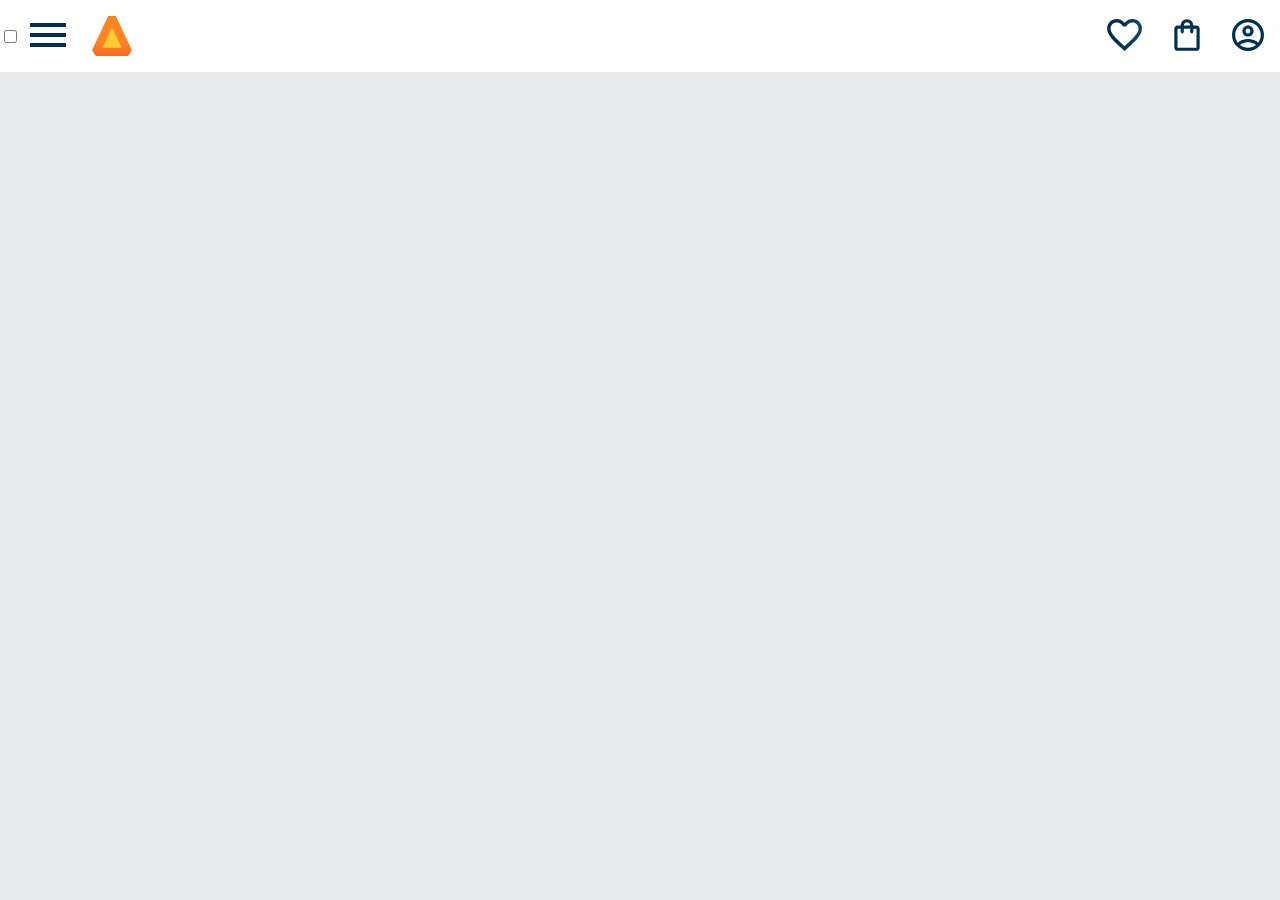
==== index.html @ 282fa1f1 "Add files via upload" ====
<!DOCTYPE html>
<html lang="pt-br">

<head>
    <meta charset="UTF-8">
    <meta name="viewport" content="width=device-width, initial-scale=1.0">
    <title>AluraBooks</title>
    <link rel="stylesheet" href="style.css">
    <link rel="stylesheet" href="reset.css">
</head>

<body>
    <header class="cabeçalho">

        <div class="container">
            <input type="checkbox" id="menu" class="container__botao">
            <label for="menu">
                <span class="cabeçalho__menu-hamburguer container__imagem"></span>
            </label>

            <ul class="lista-menu">
                <li class="lista-menu__titulo">Categorias</li>
                <li class="lista-menu__item">
                    <a href="#" class="lista-menu__link">Programação</a>
                </li>
                <li class="lista-menu__item">
                    <a href="#" class="lista-menu__link">Front-End</a>
                </li>
                <li class="lista-menu__item">
                    <a href="#" class="lista-menu__link">Infraestrutura</a>
                </li>
                <li class="lista-menu__item">
                    <a href="#" class="lista-menu__link">Business</a>
                </li>
                <li class="lista-menu__item">
                    <a href="#" class="lista-menu__link">Design & UX</a>
                </li>
            </ul>

            <img src="img/Logo.svg" alt="Logo da AluraBooks" class="container__imagem">
        </div>

        <div class="container">
            <a href="#"><img src="img/Favoritos.svg" alt="Meus favoritos" class="container__imagem"></a>
            <a href="#"><img src="img/Compras.svg" alt="Carrinho de compras" class="container__imagem"></a>
            <a href="#"><img src="img/Usuario.svg" alt="Meu perfil" class="container__imagem"></a>
        </div>

    </header>
</body>

</html>
---- style.css ----
@import url("styles/header.css");

:root {
    --cor-de-fundo: #EBECEE;
    --branco: #FFFFFF;
}

body {
    background-color: var(--cor-de-fundo);
}
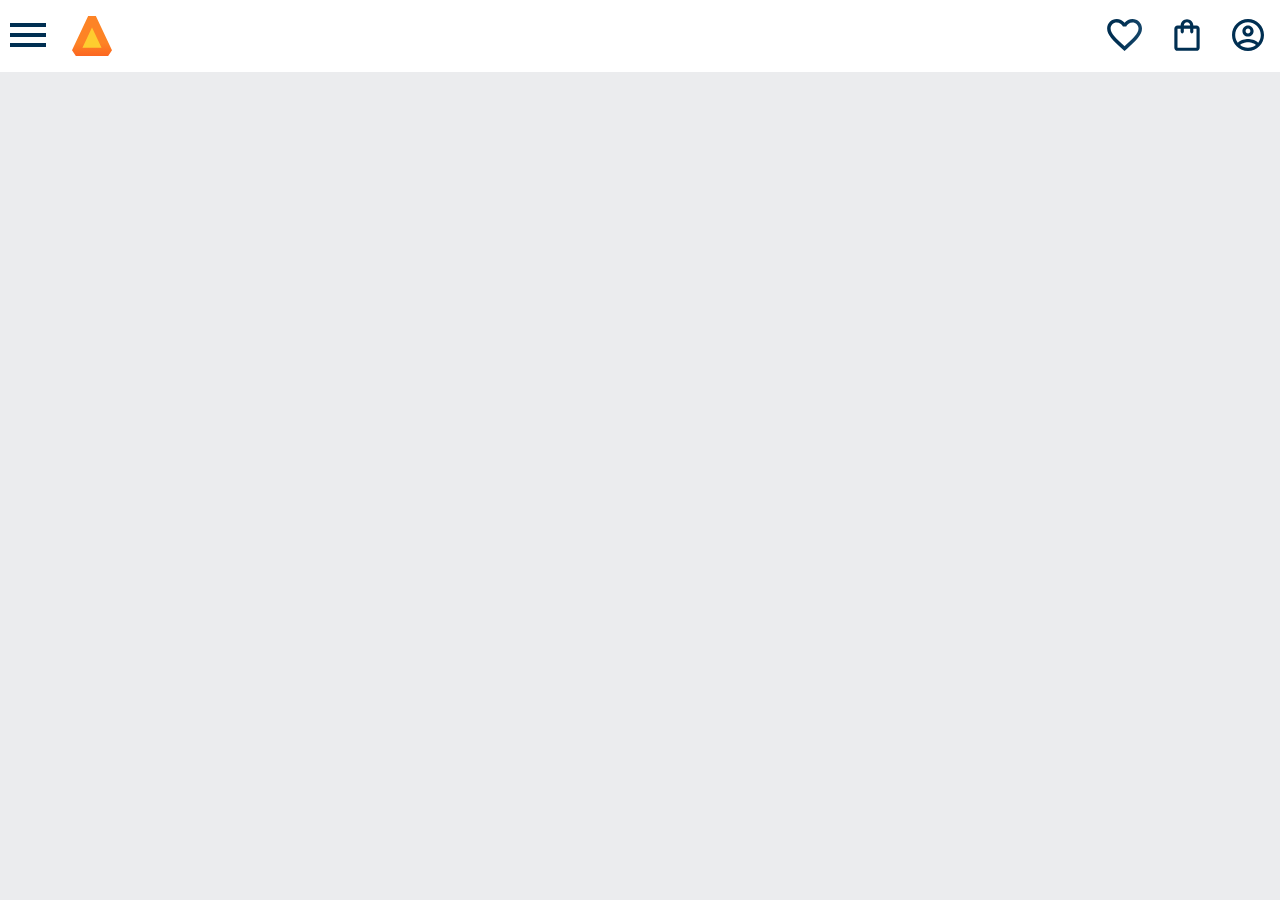
==== commit 5dfdbfe4: "Add files via upload" ====
--- a/index.html
+++ b/index.html
@@ -5,8 +5,11 @@
     <meta charset="UTF-8">
     <meta name="viewport" content="width=device-width, initial-scale=1.0">
     <title>AluraBooks</title>
+    <link rel="stylesheet" href="reset.css">
+    <link rel="preconnect" href="https://fonts.googleapis.com">
+    <link rel="preconnect" href="https://fonts.gstatic.com" crossorigin>
+    <link href="https://fonts.googleapis.com/css2?family=Poppins:wght@300;400;500;700&display=swap" rel="stylesheet">
     <link rel="stylesheet" href="style.css">
-    <link rel="stylesheet" href="reset.css">
 </head>
 
 <body>
--- a/style.css
+++ b/style.css
@@ -3,8 +3,14 @@
 :root {
     --cor-de-fundo: #EBECEE;
     --branco: #FFFFFF;
+    --laranja: #EB9800;
+    --azul-degrade: linear-gradient(97.54deg, #002F52 35.49%, #326589 165.37%);
+    --fonte-principal: "Poppins";
 }
 
 body {
     background-color: var(--cor-de-fundo);
+    font-family: var(--fonte-principal);
+    font-size: 16px;
+    font-weight: 400;
 }
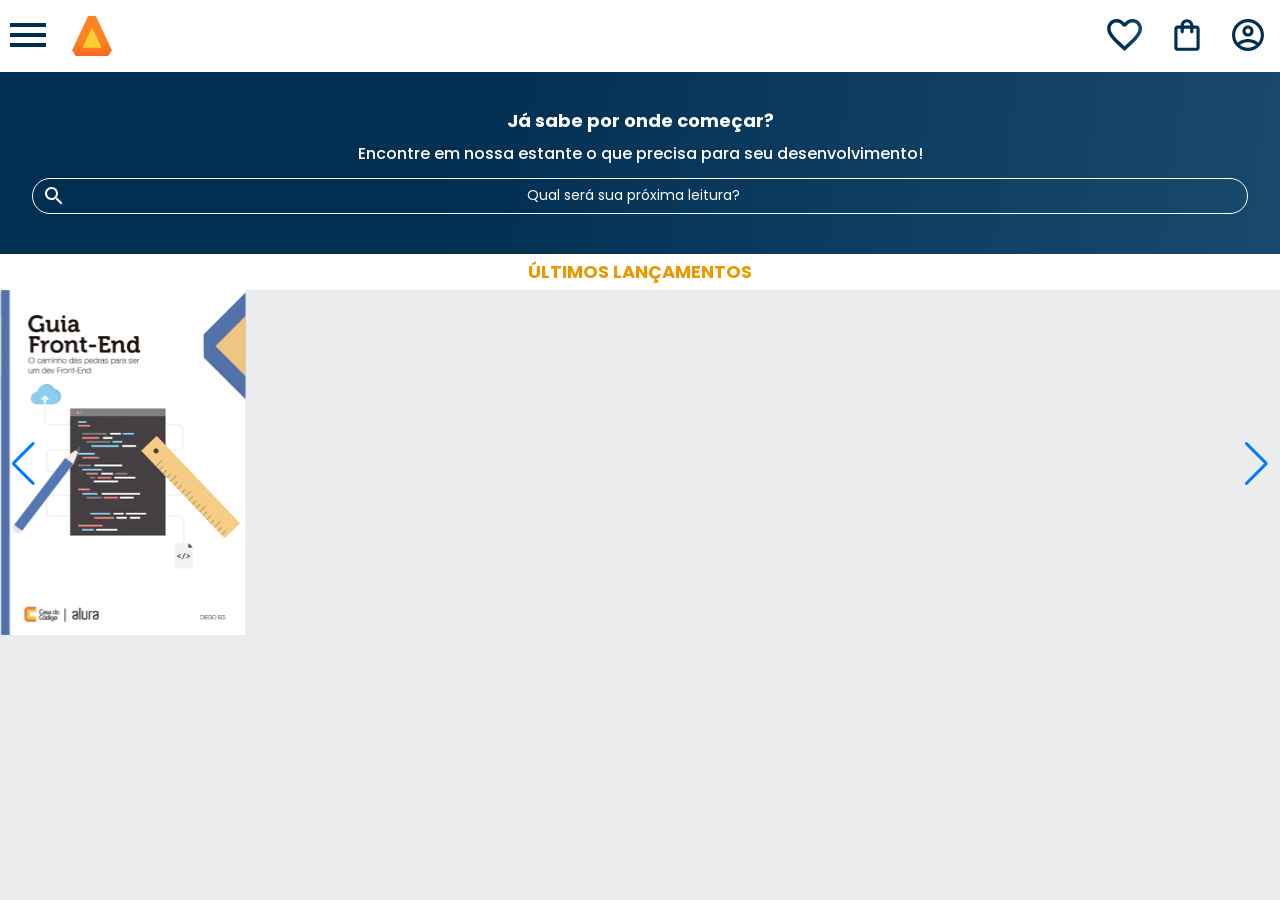
==== commit 888f2346: "Add files via upload" ====
--- a/index.html
+++ b/index.html
@@ -9,6 +9,7 @@
     <link rel="preconnect" href="https://fonts.googleapis.com">
     <link rel="preconnect" href="https://fonts.gstatic.com" crossorigin>
     <link href="https://fonts.googleapis.com/css2?family=Poppins:wght@300;400;500;700&display=swap" rel="stylesheet">
+    <link rel="stylesheet" href="https://cdn.jsdelivr.net/npm/swiper@11/swiper-bundle.min.css"/>
     <link rel="stylesheet" href="style.css">
 </head>
 
@@ -50,6 +51,43 @@
         </div>
 
     </header>
+
+    <section class="banner">
+        <h2 class="banner__titulo">Já sabe por onde começar?</h2>
+        <p class="banner__texto">Encontre em nossa estante o que precisa para seu desenvolvimento!</p>
+        <input type="search" class="banner__pesquisa" placeholder="Qual será sua próxima leitura?">
+    </section>
+
+    <section class="carrossel">
+        <h2 class="carrossel__titulo">Últimos lançamentos</h2>
+
+        <!-- Slider main container -->
+<div class="swiper">
+    <!-- Additional required wrapper -->
+    <div class="swiper-wrapper">
+      <!-- Slides -->
+      <div class="swiper-slide"><img src="img/Guia Front-end.svg" alt=""></div>
+      <div class="swiper-slide"><img src="img/Javascript.svg" alt=""></div>
+      <div class="swiper-slide"><img src="img/Portugol.svg" alt=""></div>
+      <div class="swiper-slide"><img src="img/Liderança.svg" alt=""></div>
+      <div class="swiper-slide"><img src="img/Acessibilidade.svg" alt=""></div>
+      <div class="swiper-slide"><img src="img/ApacheKafka.svg" alt=""></div>
+      
+    </div>
+    <!-- If we need pagination -->
+    <div class="swiper-pagination"></div>
+  
+    <!-- If we need navigation buttons -->
+    <div class="swiper-button-prev"></div>
+    <div class="swiper-button-next"></div>
+  
+    <!-- If we need scrollbar -->
+    <div class="swiper-scrollbar"></div>
+  </div>
+
+    </section>
+
+    <script src="https://cdn.jsdelivr.net/npm/swiper@11/swiper-bundle.min.js"></script>
 </body>
 
 </html>
--- a/style.css
+++ b/style.css
@@ -1,4 +1,6 @@
 @import url("styles/header.css");
+@import url("styles/banner.css");
+@import url("styles/carrossel.css");
 
 :root {
     --cor-de-fundo: #EBECEE;
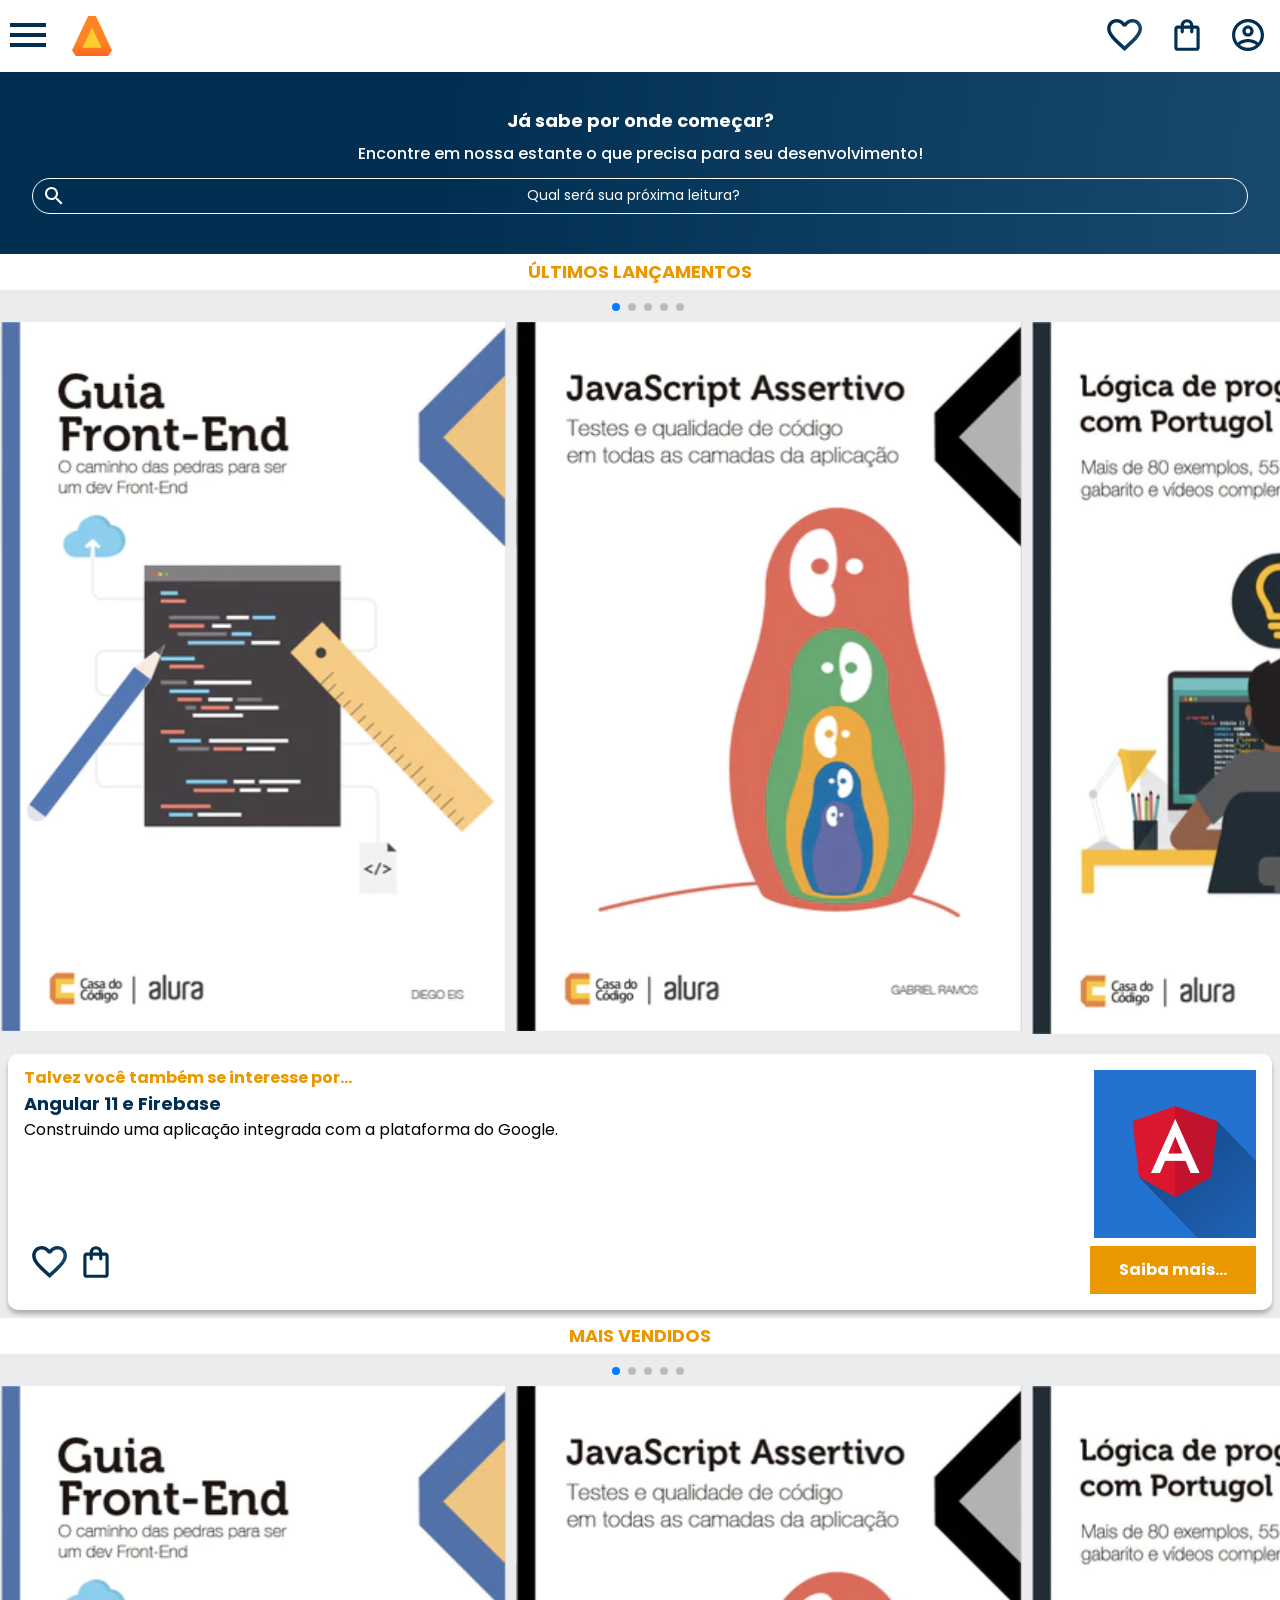
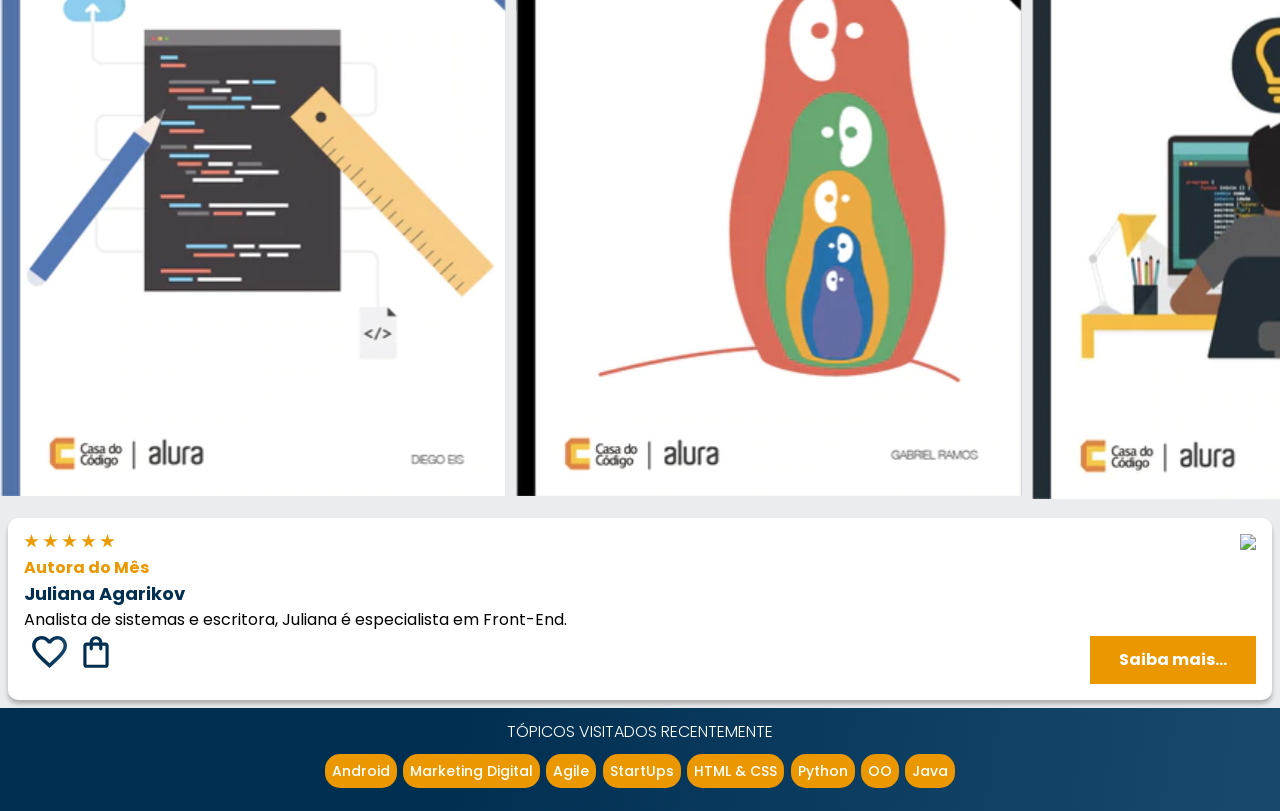
==== commit d55787de: "Add files via upload" ====
--- a/index.html
+++ b/index.html
@@ -9,7 +9,7 @@
     <link rel="preconnect" href="https://fonts.googleapis.com">
     <link rel="preconnect" href="https://fonts.gstatic.com" crossorigin>
     <link href="https://fonts.googleapis.com/css2?family=Poppins:wght@300;400;500;700&display=swap" rel="stylesheet">
-    <link rel="stylesheet" href="https://cdn.jsdelivr.net/npm/swiper@11/swiper-bundle.min.css"/>
+    <link rel="stylesheet" href="https://cdn.jsdelivr.net/npm/swiper@11/swiper-bundle.min.css" />
     <link rel="stylesheet" href="style.css">
 </head>
 
@@ -62,32 +62,160 @@
         <h2 class="carrossel__titulo">Últimos lançamentos</h2>
 
         <!-- Slider main container -->
-<div class="swiper">
-    <!-- Additional required wrapper -->
-    <div class="swiper-wrapper">
-      <!-- Slides -->
-      <div class="swiper-slide"><img src="img/Guia Front-end.svg" alt=""></div>
-      <div class="swiper-slide"><img src="img/Javascript.svg" alt=""></div>
-      <div class="swiper-slide"><img src="img/Portugol.svg" alt=""></div>
-      <div class="swiper-slide"><img src="img/Liderança.svg" alt=""></div>
-      <div class="swiper-slide"><img src="img/Acessibilidade.svg" alt=""></div>
-      <div class="swiper-slide"><img src="img/ApacheKafka.svg" alt=""></div>
-      
-    </div>
-    <!-- If we need pagination -->
-    <div class="swiper-pagination"></div>
-  
-    <!-- If we need navigation buttons -->
-    <div class="swiper-button-prev"></div>
-    <div class="swiper-button-next"></div>
-  
-    <!-- If we need scrollbar -->
-    <div class="swiper-scrollbar"></div>
-  </div>
-
+        <div class="swiper">
+            <!-- If we need pagination -->
+            <div class="swiper-pagination"></div>
+
+            <!-- Additional required wrapper -->
+            <div class="swiper-wrapper">
+                <!-- Slides -->
+                <div class="swiper-slide"><img src="img/Guia Front-end.svg" alt=""></div>
+                <div class="swiper-slide"><img src="img/Javascript.svg" alt=""></div>
+                <div class="swiper-slide"><img src="img/Portugol.svg" alt=""></div>
+                <div class="swiper-slide"><img src="img/Liderança.svg" alt=""></div>
+                <div class="swiper-slide"><img src="img/Acessibilidade.svg" alt=""></div>
+                <div class="swiper-slide"><img src="img/ApacheKafka.svg" alt=""></div>
+            </div>
+
+            <!-- If we need navigation buttons -->
+            <div class="swiper-button-prev"></div>
+            <div class="swiper-button-next"></div>
+
+        </div>
+
+        <div class="card">
+
+            <!-- 1° linha -->
+            <div class="card__descricao">
+
+                <!-- 1° coluna -->
+                <div class="descricao">
+                    <h3 class="descricao__titulo">Talvez você também se interesse por...</h3>
+                    <h2 class="descricao__titulo-livro">Angular 11 e Firebase</h2>
+                    <p class="descricao__texto">Construindo uma aplicação integrada com a plataforma do Google.</p>
+                </div>
+
+                <!-- 2° coluna -->
+                <img src="img/Angular.svg" class="descricao__imagem">
+            </div>
+
+            <!-- 2° linha -->
+             <div class="card__botoes">
+
+                <!-- 1° coluna -->
+                <ul class="botoes">
+                    <li class="botoes__item"><img src="img/Favoritos.svg" alt="Favoritar livro"></li>
+                    <li class="botoes__item"><img src="img/Compras.svg" alt="Adicionar no carrinho de compras"></li>
+                </ul>
+
+                <!-- 2° coluna -->
+                 <a href="#" class="botoes__ancora">Saiba mais...</a>
+             </div>
+        </div>
+
+    </section>
+
+    <section class="carrossel">
+        <h2 class="carrossel__titulo">Mais vendidos</h2>
+
+        <!-- Slider main container -->
+        <div class="swiper">
+            <!-- If we need pagination -->
+            <div class="swiper-pagination"></div>
+
+            <!-- Additional required wrapper -->
+            <div class="swiper-wrapper">
+                <!-- Slides -->
+                <div class="swiper-slide"><img src="img/Guia Front-end.svg" alt=""></div>
+                <div class="swiper-slide"><img src="img/Javascript.svg" alt=""></div>
+                <div class="swiper-slide"><img src="img/Portugol.svg" alt=""></div>
+                <div class="swiper-slide"><img src="img/Liderança.svg" alt=""></div>
+                <div class="swiper-slide"><img src="img/Acessibilidade.svg" alt=""></div>
+                <div class="swiper-slide"><img src="img/ApacheKafka.svg" alt=""></div>
+            </div>
+
+            <!-- If we need navigation buttons -->
+            <div class="swiper-button-prev"></div>
+            <div class="swiper-button-next"></div>
+
+        </div>
+
+        <div class="card">
+
+            <!-- 1° linha -->
+            <div class="card__descricao">
+
+                <!-- 1° coluna -->
+                <div class="descricao">
+                    <img src="img/Estrelinhas.svg" class="estrelas" alt="Avaliação 5 Estrelas">
+                    <h3 class="descricao__titulo">Autora do Mês</h3>
+                    <h2 class="descricao__titulo-livro">Juliana Agarikov</h2>
+                    <p class="descricao__texto">Analista de sistemas e escritora, Juliana é especialista em Front-End.</p>
+                </div>
+
+                <!-- 2° coluna -->
+                <img src="img/Escritora.svg" class="descricao__imagem">
+            </div>
+
+            <!-- 2° linha -->
+             <div class="card__botoes">
+
+                <!-- 1° coluna -->
+                <ul class="botoes">
+                    <li class="botoes__item"><img src="img/Favoritos.svg" alt="Favoritar livro"></li>
+                    <li class="botoes__item"><img src="img/Compras.svg" alt="Adicionar no carrinho de compras"></li>
+                </ul>
+
+                <!-- 2° coluna -->
+                 <a href="#" class="botoes__ancora">Saiba mais...</a>
+             </div>
+        </div>
+
+    </section>
+
+    <section class="topicos">
+        <h2 class="topicos__titulo">Tópicos visitados recentemente</h2>
+        <ul class="topicos__lista">
+            <li class="topicos__item">
+                <a href="#" class="topicos__link">Android</a>
+            </li>
+            <li class="topicos__item">
+                <a href="#" class="topicos__link">Marketing Digital</a>
+            </li>
+            <li class="topicos__item">
+                <a href="#" class="topicos__link">Agile</a>
+            </li>
+
+            <li class="topicos__item">
+                <a href="#" class="topicos__link">StartUps</a>
+            </li>
+            <li class="topicos__item">
+                <a href="#" class="topicos__link">HTML & CSS</a>
+            </li>
+            <li class="topicos__item">
+                <a href="#" class="topicos__link">Python</a>
+            </li>
+
+            <li class="topicos__item">
+                <a href="#" class="topicos__link">OO</a>
+            </li>
+            <li class="topicos__item">
+                <a href="#" class="topicos__link">Java</a>
+            </li>
+        </ul>
     </section>
 
     <script src="https://cdn.jsdelivr.net/npm/swiper@11/swiper-bundle.min.js"></script>
+    <script>
+        const swiper = new Swiper('.swiper', {
+            spaceBetween: 10,
+            slidesPerView: 2.5,
+            pagination: {
+                el: '.swiper-pagination',
+                type: 'bullets',
+            },
+        });
+    </script>
 </body>
 
 </html>
--- a/style.css
+++ b/style.css
@@ -1,12 +1,14 @@
 @import url("styles/header.css");
 @import url("styles/banner.css");
 @import url("styles/carrossel.css");
+@import url("styles/topicos.css");
 
 :root {
     --cor-de-fundo: #EBECEE;
     --branco: #FFFFFF;
     --laranja: #EB9800;
     --azul-degrade: linear-gradient(97.54deg, #002F52 35.49%, #326589 165.37%);
+    --azul: #002F52;
     --fonte-principal: "Poppins";
 }
 
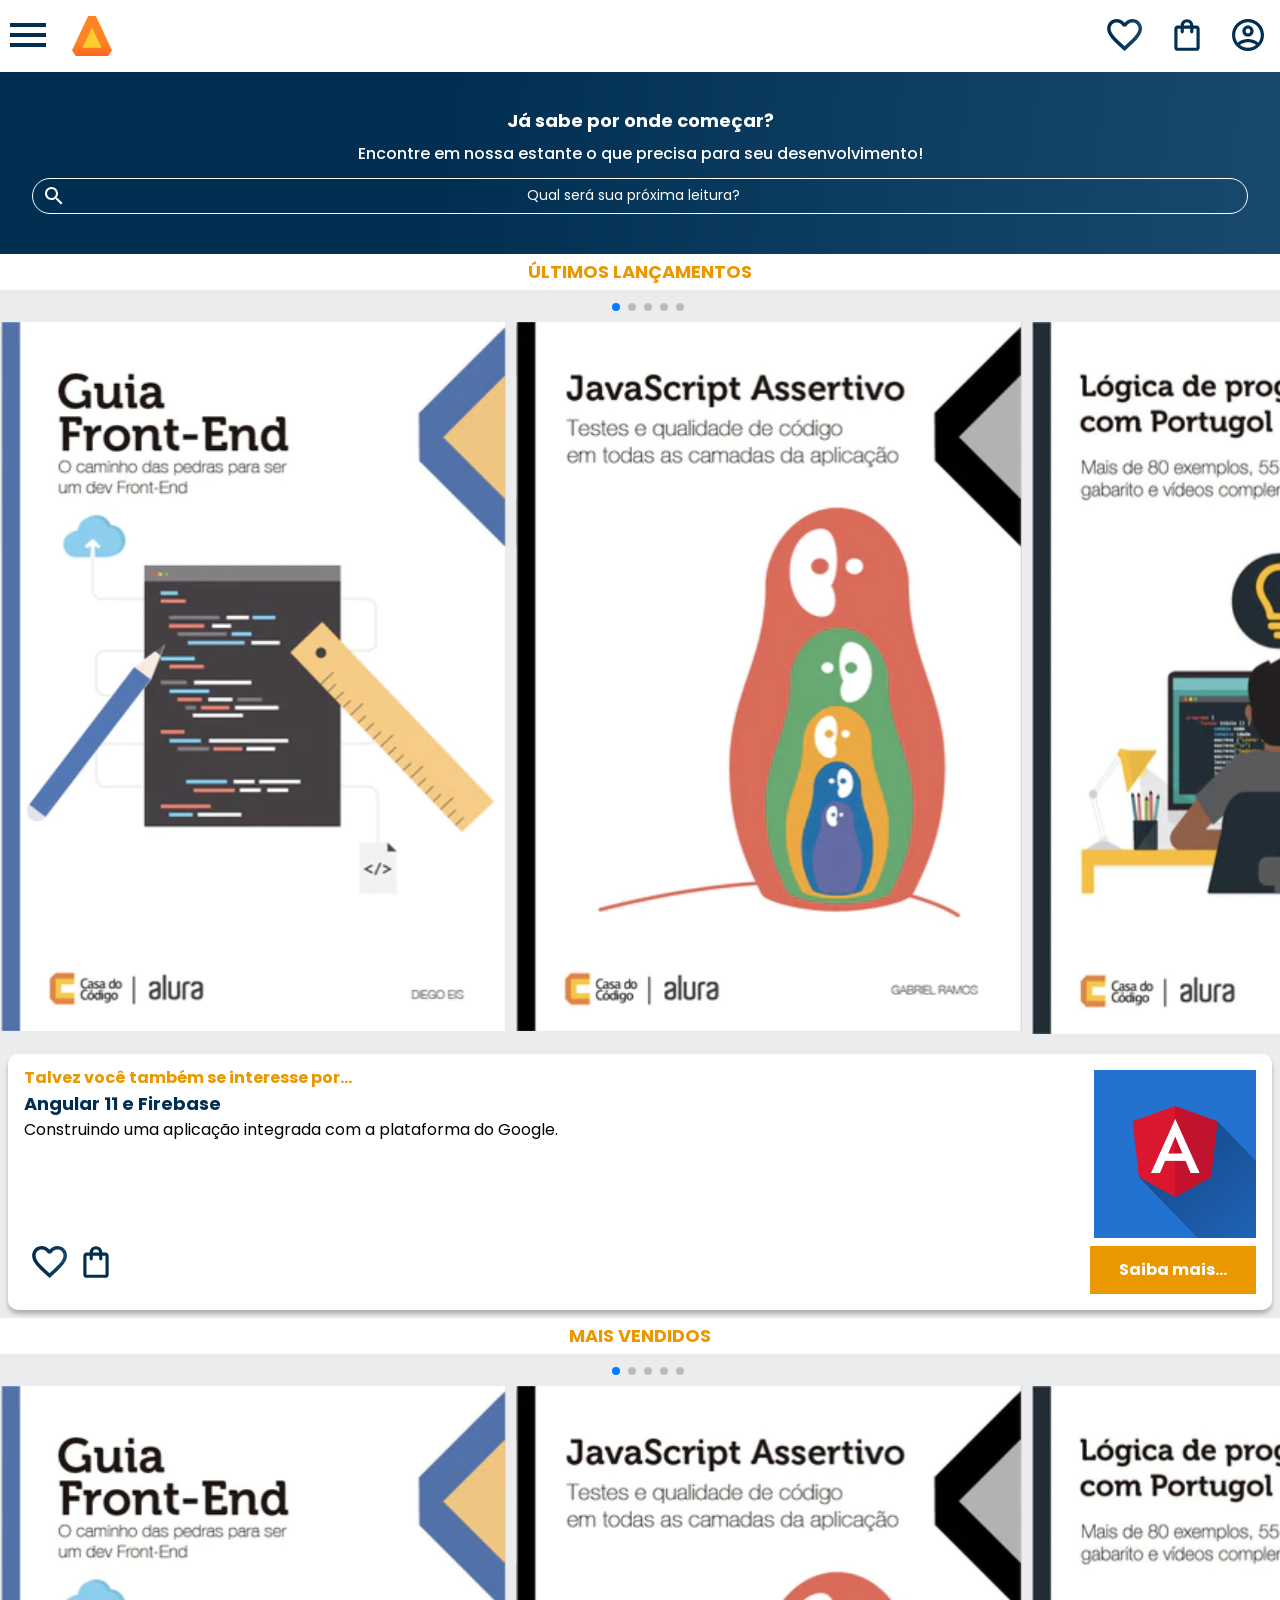
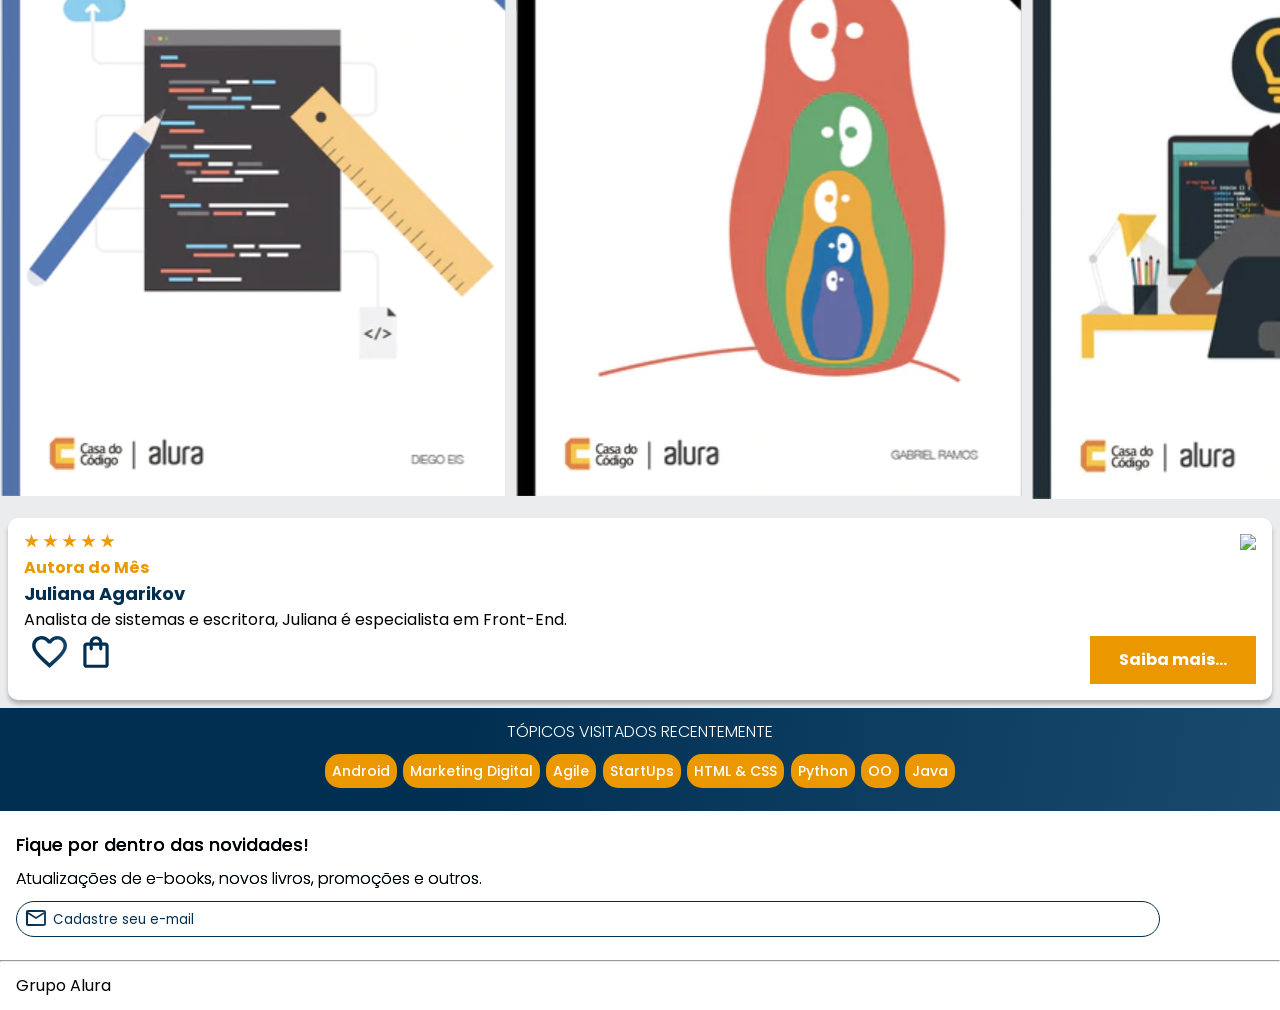
==== commit 84711403: "Add files via upload" ====
--- a/index.html
+++ b/index.html
@@ -204,6 +204,18 @@
             </li>
         </ul>
     </section>
+
+    <section class="contato">
+        <h2 class="contato__titulo">Fique por dentro das novidades!</h2>
+        <p class="contato__texto">Atualizações de e-books, novos livros, promoções e outros.</p>
+        <input type="email" placeholder="Cadastre seu e-mail" class="contato__email">
+    </section>
+
+    <hr/>
+
+    <footer class="rodape">
+        <h2 class="rodape__titulo">Grupo Alura</h2>
+    </footer>
 
     <script src="https://cdn.jsdelivr.net/npm/swiper@11/swiper-bundle.min.js"></script>
     <script>
--- a/style.css
+++ b/style.css
@@ -2,6 +2,8 @@
 @import url("styles/banner.css");
 @import url("styles/carrossel.css");
 @import url("styles/topicos.css");
+@import url("styles/contato.css");
+@import url("styles/rodape.css");
 
 :root {
     --cor-de-fundo: #EBECEE;
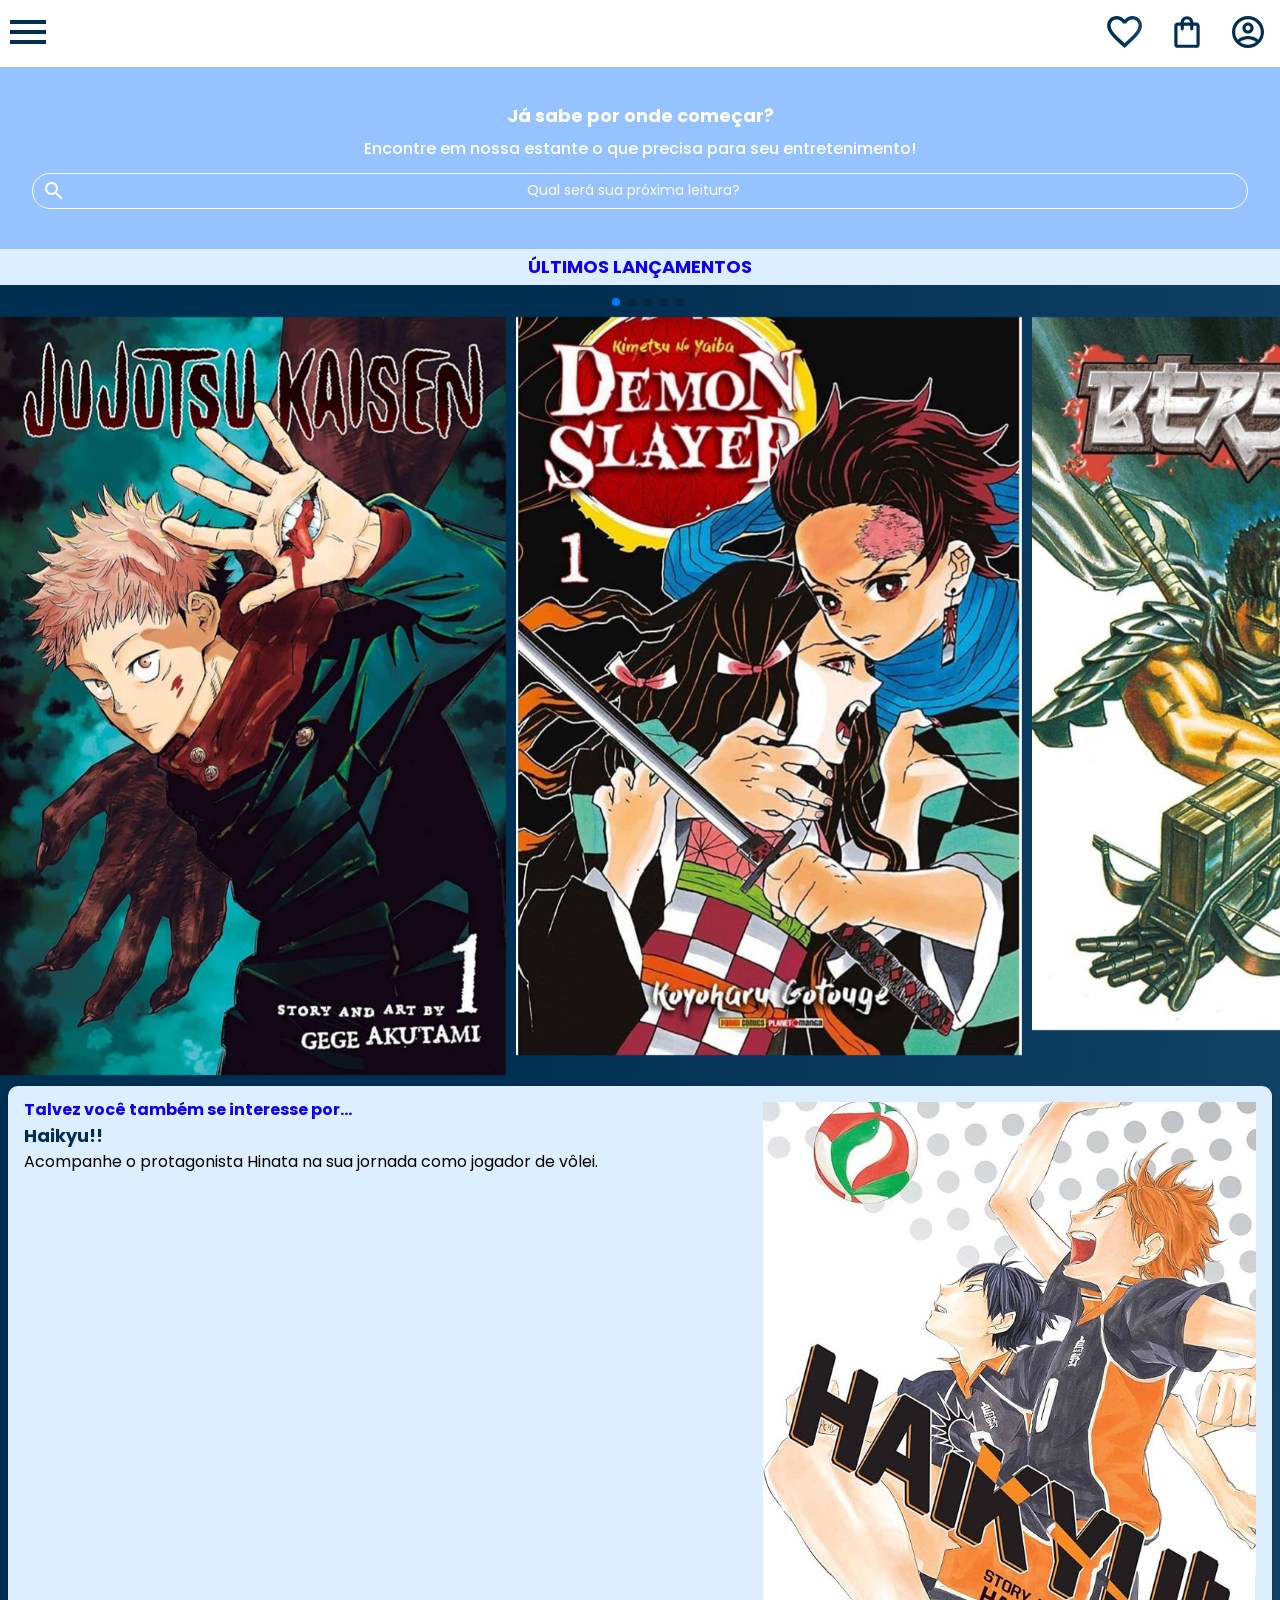
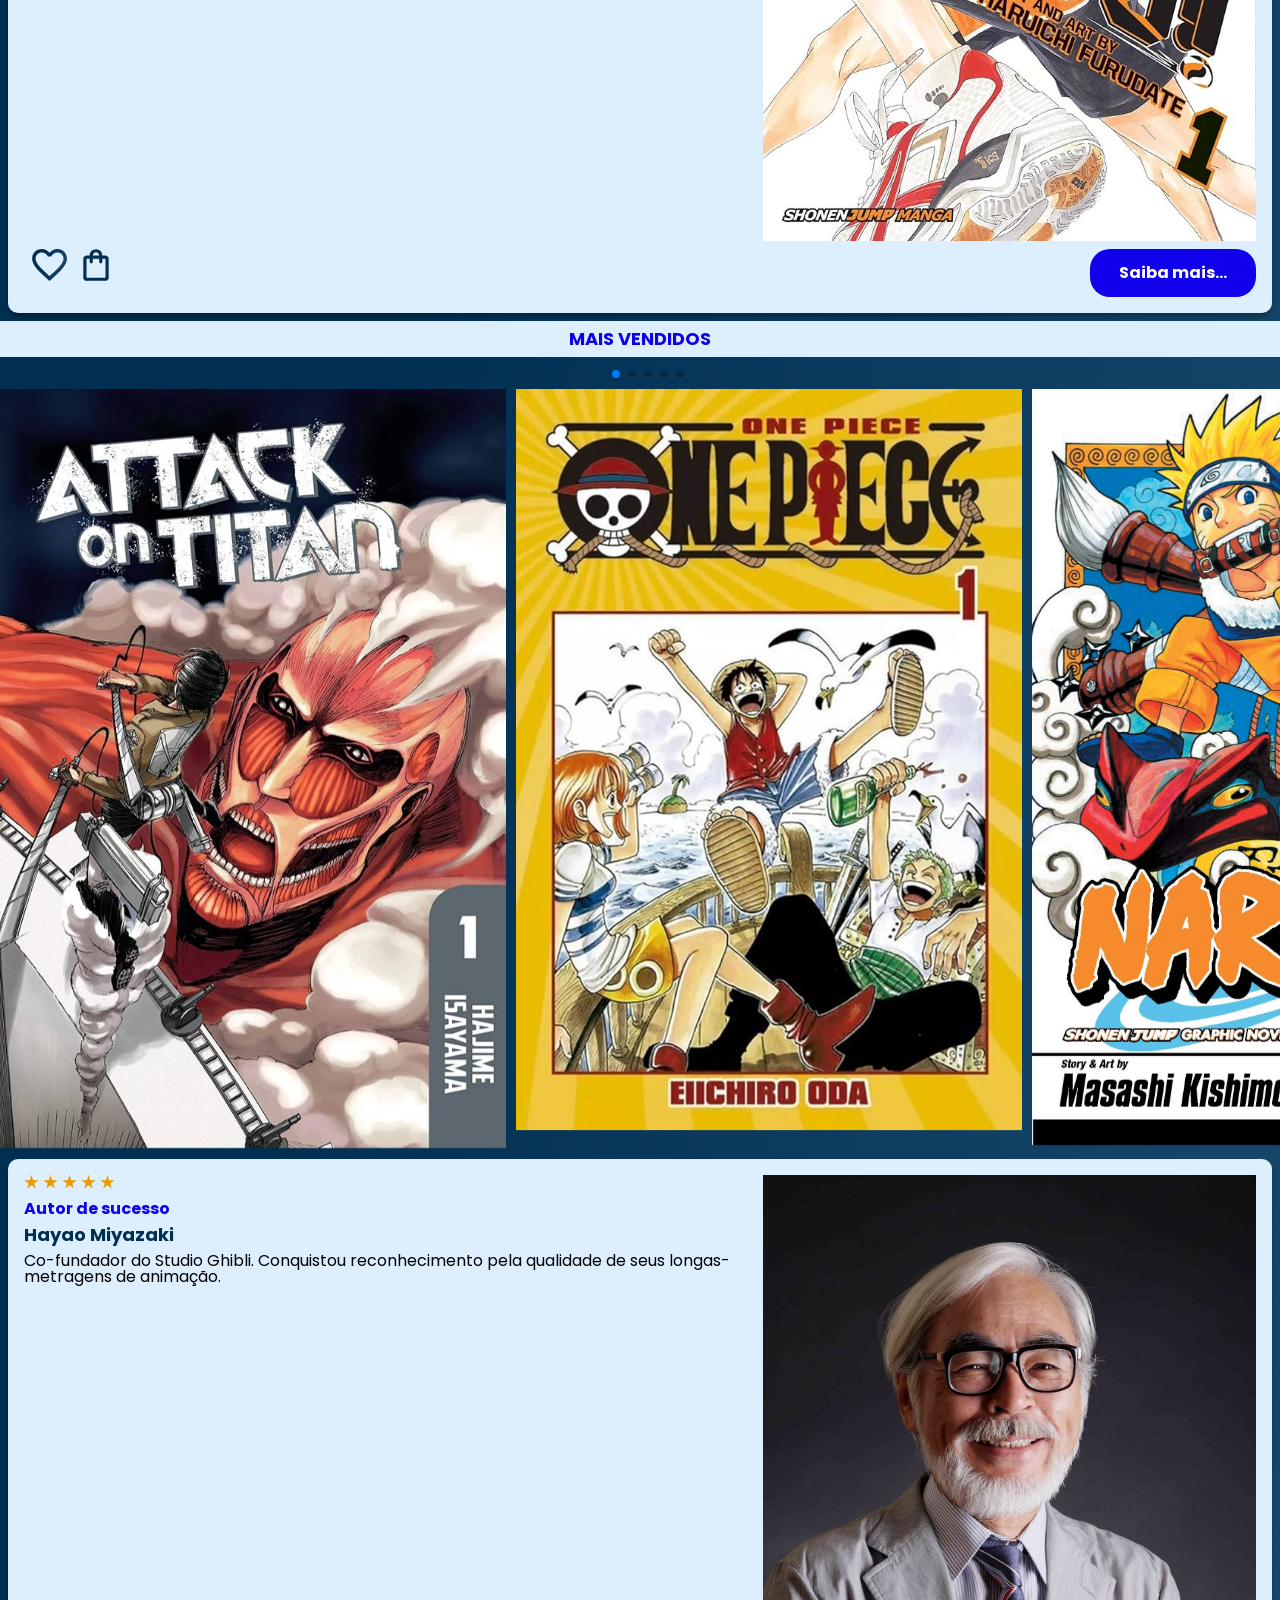
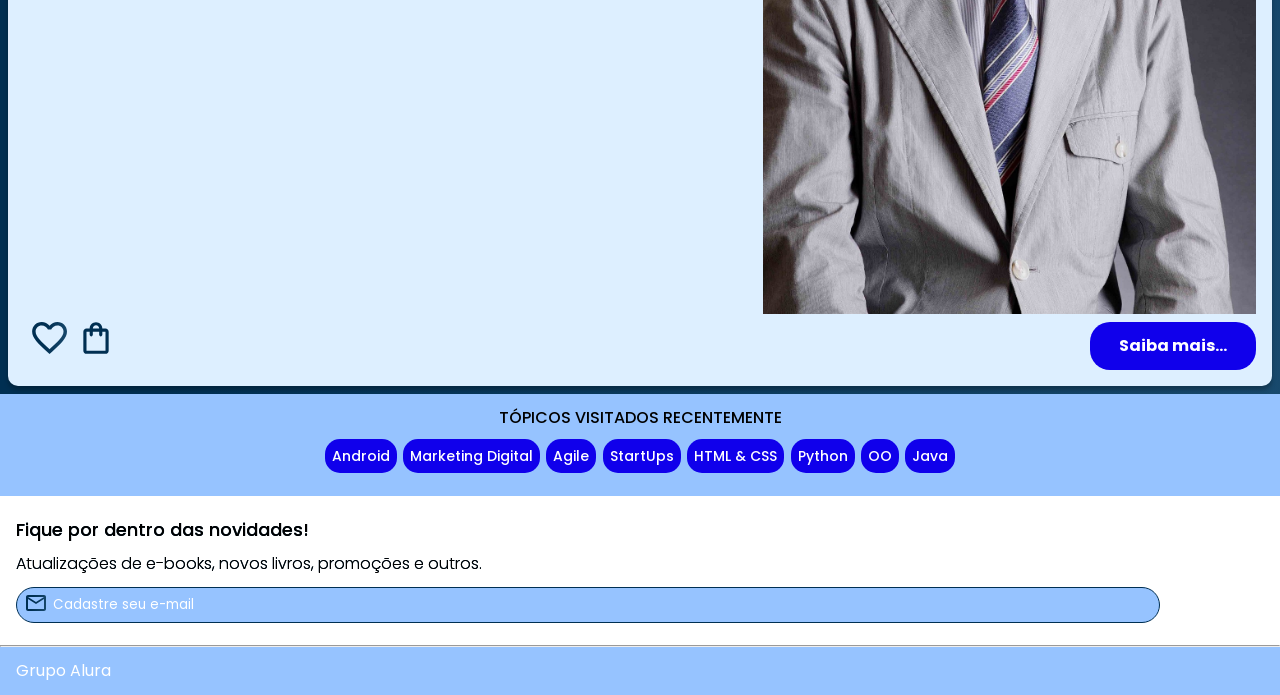
==== commit 3bc46ba9: "Add files via upload" ====
--- a/index.html
+++ b/index.html
@@ -25,23 +25,22 @@
             <ul class="lista-menu">
                 <li class="lista-menu__titulo">Categorias</li>
                 <li class="lista-menu__item">
-                    <a href="#" class="lista-menu__link">Programação</a>
-                </li>
-                <li class="lista-menu__item">
-                    <a href="#" class="lista-menu__link">Front-End</a>
-                </li>
-                <li class="lista-menu__item">
-                    <a href="#" class="lista-menu__link">Infraestrutura</a>
-                </li>
-                <li class="lista-menu__item">
-                    <a href="#" class="lista-menu__link">Business</a>
-                </li>
-                <li class="lista-menu__item">
-                    <a href="#" class="lista-menu__link">Design & UX</a>
+                    <a href="#" class="lista-menu__link">Aventura</a>
+                </li>
+                <li class="lista-menu__item">
+                    <a href="#" class="lista-menu__link">Fantasia</a>
+                </li>
+                <li class="lista-menu__item">
+                    <a href="#" class="lista-menu__link">Drama</a>
+                </li>
+                <li class="lista-menu__item">
+                    <a href="#" class="lista-menu__link">Terror</a>
+                </li>
+                <li class="lista-menu__item">
+                    <a href="#" class="lista-menu__link">Diversos</a>
                 </li>
             </ul>
-
-            <img src="img/Logo.svg" alt="Logo da AluraBooks" class="container__imagem">
+            
         </div>
 
         <div class="container">
@@ -54,7 +53,7 @@
 
     <section class="banner">
         <h2 class="banner__titulo">Já sabe por onde começar?</h2>
-        <p class="banner__texto">Encontre em nossa estante o que precisa para seu desenvolvimento!</p>
+        <p class="banner__texto">Encontre em nossa estante o que precisa para seu entretenimento!</p>
         <input type="search" class="banner__pesquisa" placeholder="Qual será sua próxima leitura?">
     </section>
 
@@ -69,12 +68,12 @@
             <!-- Additional required wrapper -->
             <div class="swiper-wrapper">
                 <!-- Slides -->
-                <div class="swiper-slide"><img src="img/Guia Front-end.svg" alt=""></div>
-                <div class="swiper-slide"><img src="img/Javascript.svg" alt=""></div>
-                <div class="swiper-slide"><img src="img/Portugol.svg" alt=""></div>
-                <div class="swiper-slide"><img src="img/Liderança.svg" alt=""></div>
-                <div class="swiper-slide"><img src="img/Acessibilidade.svg" alt=""></div>
-                <div class="swiper-slide"><img src="img/ApacheKafka.svg" alt=""></div>
+                <div class="swiper-slide"><img src="mangá/Lançamentos/Jujutsu Kaisen.jpg" alt=""></div>
+                <div class="swiper-slide"><img src="mangá/Lançamentos/Demon Slayer.jpg" alt=""></div>
+                <div class="swiper-slide"><img src="mangá/Lançamentos/Berserk.jpg" alt=""></div>
+                <div class="swiper-slide"><img src="mangá/Lançamentos/Spy x Family.jpg" alt=""></div>
+                <div class="swiper-slide"><img src="mangá/Lançamentos/Blue Lock.jpg" alt=""></div>
+                <div class="swiper-slide"><img src="mangá/Lançamentos/Chainsaw Man.jpg" alt=""></div>
             </div>
 
             <!-- If we need navigation buttons -->
@@ -91,12 +90,12 @@
                 <!-- 1° coluna -->
                 <div class="descricao">
                     <h3 class="descricao__titulo">Talvez você também se interesse por...</h3>
-                    <h2 class="descricao__titulo-livro">Angular 11 e Firebase</h2>
-                    <p class="descricao__texto">Construindo uma aplicação integrada com a plataforma do Google.</p>
+                    <h2 class="descricao__titulo-livro">Haikyu!!</h2>
+                    <p class="descricao__texto">Acompanhe o protagonista Hinata na sua jornada como jogador de vôlei.</p>
                 </div>
 
                 <!-- 2° coluna -->
-                <img src="img/Angular.svg" class="descricao__imagem">
+                <img src="mangá/Haikyu!!.jpg" class="descricao__imagem">
             </div>
 
             <!-- 2° linha -->
@@ -126,12 +125,12 @@
             <!-- Additional required wrapper -->
             <div class="swiper-wrapper">
                 <!-- Slides -->
-                <div class="swiper-slide"><img src="img/Guia Front-end.svg" alt=""></div>
-                <div class="swiper-slide"><img src="img/Javascript.svg" alt=""></div>
-                <div class="swiper-slide"><img src="img/Portugol.svg" alt=""></div>
-                <div class="swiper-slide"><img src="img/Liderança.svg" alt=""></div>
-                <div class="swiper-slide"><img src="img/Acessibilidade.svg" alt=""></div>
-                <div class="swiper-slide"><img src="img/ApacheKafka.svg" alt=""></div>
+                <div class="swiper-slide"><img src="mangá/Mais Vendidos/Attack on Titan.jpg" alt=""></div>
+                <div class="swiper-slide"><img src="mangá/Mais Vendidos/One Piece.jpg" alt=""></div>
+                <div class="swiper-slide"><img src="mangá/Mais Vendidos/Naruto.jpg" alt=""></div>
+                <div class="swiper-slide"><img src="mangá/Mais Vendidos/Death Note.jpg" alt=""></div>
+                <div class="swiper-slide"><img src="mangá/Mais Vendidos/Jujutsu Kaisen.jpg" alt=""></div>
+                <div class="swiper-slide"><img src="mangá/Mais Vendidos/Demon Slayer.jpg" alt=""></div>
             </div>
 
             <!-- If we need navigation buttons -->
@@ -148,13 +147,13 @@
                 <!-- 1° coluna -->
                 <div class="descricao">
                     <img src="img/Estrelinhas.svg" class="estrelas" alt="Avaliação 5 Estrelas">
-                    <h3 class="descricao__titulo">Autora do Mês</h3>
-                    <h2 class="descricao__titulo-livro">Juliana Agarikov</h2>
-                    <p class="descricao__texto">Analista de sistemas e escritora, Juliana é especialista em Front-End.</p>
+                    <h3 class="descricao__titulo">Autor de sucesso</h3>
+                    <h2 class="descricao__titulo-livro">Hayao Miyazaki</h2>
+                    <p class="descricao__texto">Co-fundador do Studio Ghibli. Conquistou reconhecimento pela qualidade de seus longas-metragens de animação.</p>
                 </div>
 
                 <!-- 2° coluna -->
-                <img src="img/Escritora.svg" class="descricao__imagem">
+                <img src="mangá/Hayao Miyazaki.jpg" class="descricao__imagem">
             </div>
 
             <!-- 2° linha -->
--- a/style.css
+++ b/style.css
@@ -6,16 +6,17 @@
 @import url("styles/rodape.css");
 
 :root {
-    --cor-de-fundo: #EBECEE;
+    --cor-de-fundo: #96c3ff;
     --branco: #FFFFFF;
-    --laranja: #EB9800;
+    --titulos: #1000eb;
     --azul-degrade: linear-gradient(97.54deg, #002F52 35.49%, #326589 165.37%);
     --azul: #002F52;
+    --azul-claro: #ddefff;
     --fonte-principal: "Poppins";
 }
 
 body {
-    background-color: var(--cor-de-fundo);
+    background: var(--azul-degrade);
     font-family: var(--fonte-principal);
     font-size: 16px;
     font-weight: 400;
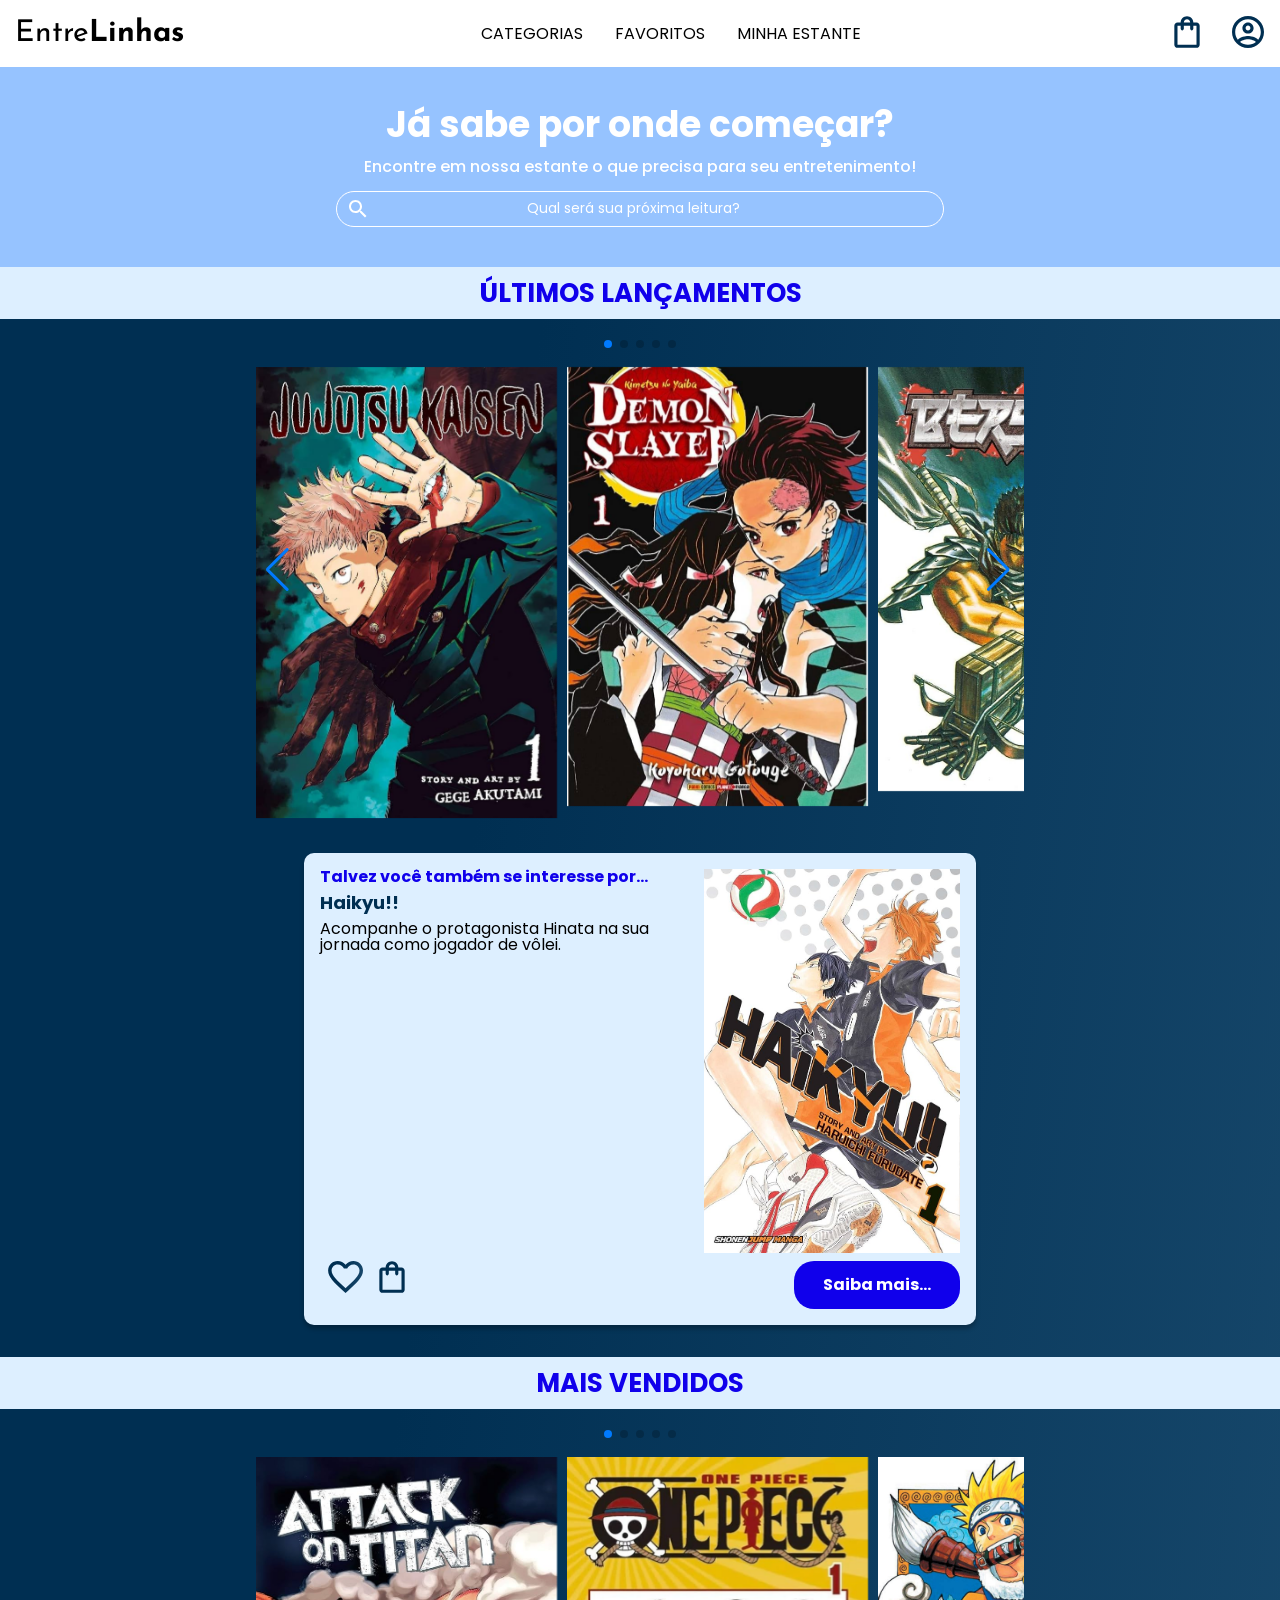
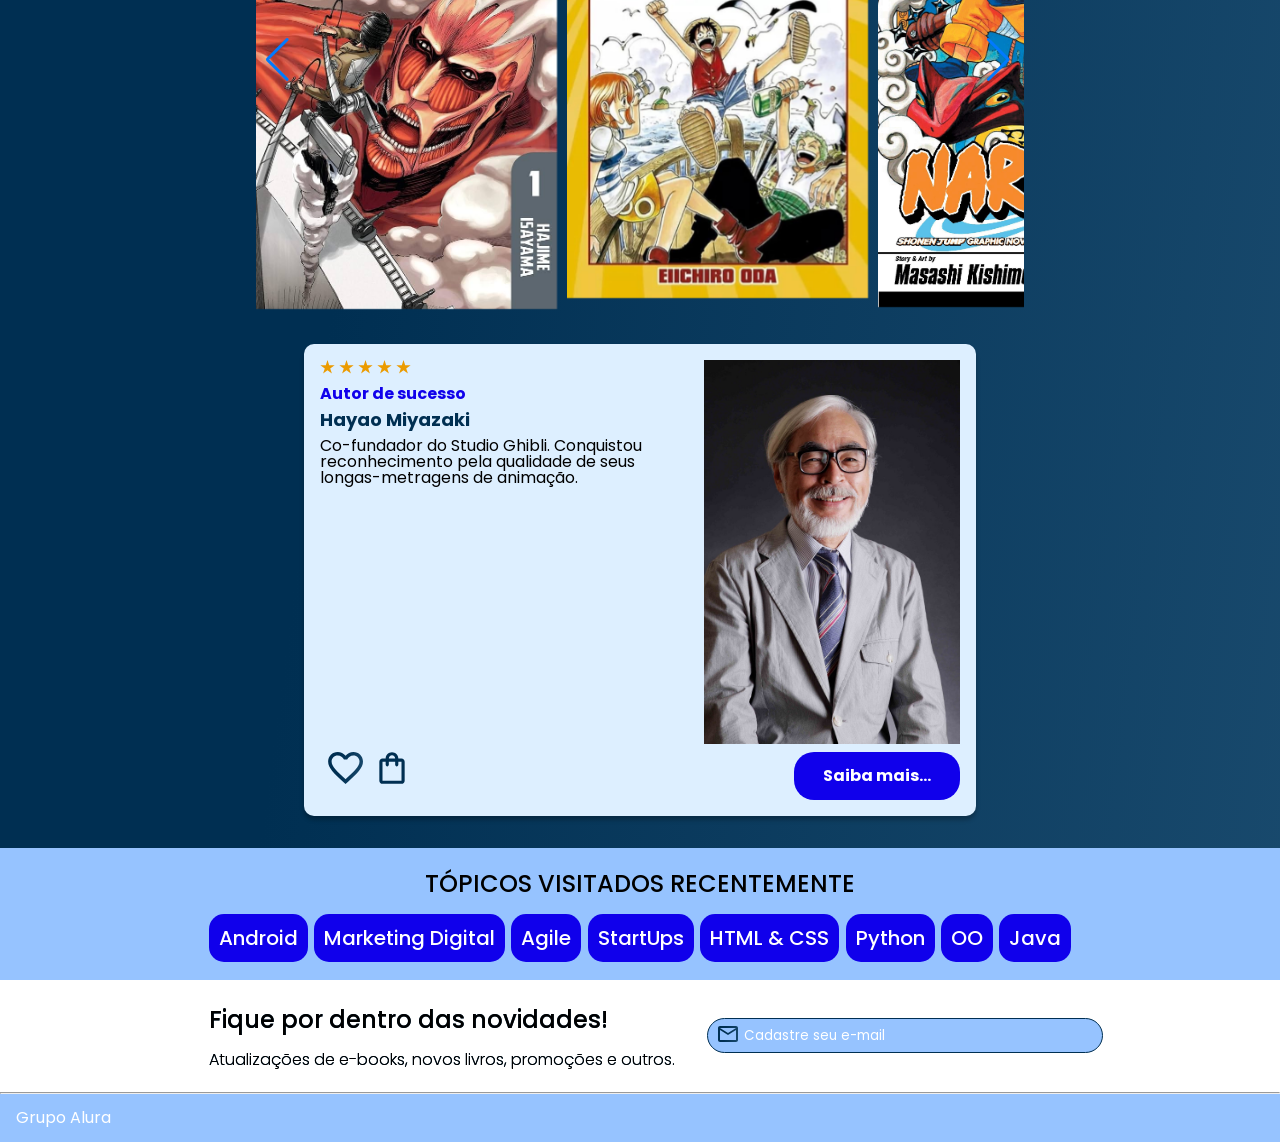
==== commit 8b4cdc64: "Add files via upload" ====
--- a/index.html
+++ b/index.html
@@ -9,6 +9,7 @@
     <link rel="preconnect" href="https://fonts.googleapis.com">
     <link rel="preconnect" href="https://fonts.gstatic.com" crossorigin>
     <link href="https://fonts.googleapis.com/css2?family=Poppins:wght@300;400;500;700&display=swap" rel="stylesheet">
+    <link href="https://fonts.googleapis.com/css2?family=Josefin+Sans:ital,wght@0,100..700;1,100..700&display=swap" rel="stylesheet">
     <link rel="stylesheet" href="https://cdn.jsdelivr.net/npm/swiper@11/swiper-bundle.min.css" />
     <link rel="stylesheet" href="style.css">
 </head>
@@ -40,11 +41,39 @@
                     <a href="#" class="lista-menu__link">Diversos</a>
                 </li>
             </ul>
-            
-        </div>
+            <h1 class="container__titulo">Entre<b class="container__titulo--negrito">Linhas</b></h1>
+        </div>
+
+        <ul class="opcoes">
+            <input type="checkbox" id="opcoes-menu" class="opcoes__botao">
+            <label for="opcoes-menu">
+                <li class="opcoes__item">Categorias</li>
+            </label>
+
+            <ul class="lista-menu">
+                <li class="lista-menu__item">
+                    <a href="#" class="lista-menu__link">Aventura</a>
+                </li>
+                <li class="lista-menu__item">
+                    <a href="#" class="lista-menu__link">Fantasia</a>
+                </li>
+                <li class="lista-menu__item">
+                    <a href="#" class="lista-menu__link">Drama</a>
+                </li>
+                <li class="lista-menu__item">
+                    <a href="#" class="lista-menu__link">Terror</a>
+                </li>
+                <li class="lista-menu__item">
+                    <a href="#" class="lista-menu__link">Diversos</a>
+                </li>
+            </ul>
+
+            <li class="opcoes__item"><a href="#" class="opcoes__link">Favoritos</a></li>
+            <li class="opcoes__item"><a href="#" class="opcoes__link">Minha Estante</a></li>
+        </ul>
 
         <div class="container">
-            <a href="#"><img src="img/Favoritos.svg" alt="Meus favoritos" class="container__imagem"></a>
+            <a href="#"><img src="img/Favoritos.svg" alt="Meus favoritos" class="container__imagem container__imagem-transparente"></a>
             <a href="#"><img src="img/Compras.svg" alt="Carrinho de compras" class="container__imagem"></a>
             <a href="#"><img src="img/Usuario.svg" alt="Meu perfil" class="container__imagem"></a>
         </div>
@@ -205,8 +234,10 @@
     </section>
 
     <section class="contato">
-        <h2 class="contato__titulo">Fique por dentro das novidades!</h2>
-        <p class="contato__texto">Atualizações de e-books, novos livros, promoções e outros.</p>
+        <div class="contato__descricao">
+            <h2 class="contato__titulo">Fique por dentro das novidades!</h2>
+            <p class="contato__texto">Atualizações de e-books, novos livros, promoções e outros.</p>
+        </div>
         <input type="email" placeholder="Cadastre seu e-mail" class="contato__email">
     </section>
 
--- a/style.css
+++ b/style.css
@@ -13,6 +13,8 @@
     --azul: #002F52;
     --azul-claro: #ddefff;
     --fonte-principal: "Poppins";
+    --fonte-secundario: "Josefin Sans";
+    --preto: #000000;
 }
 
 body {
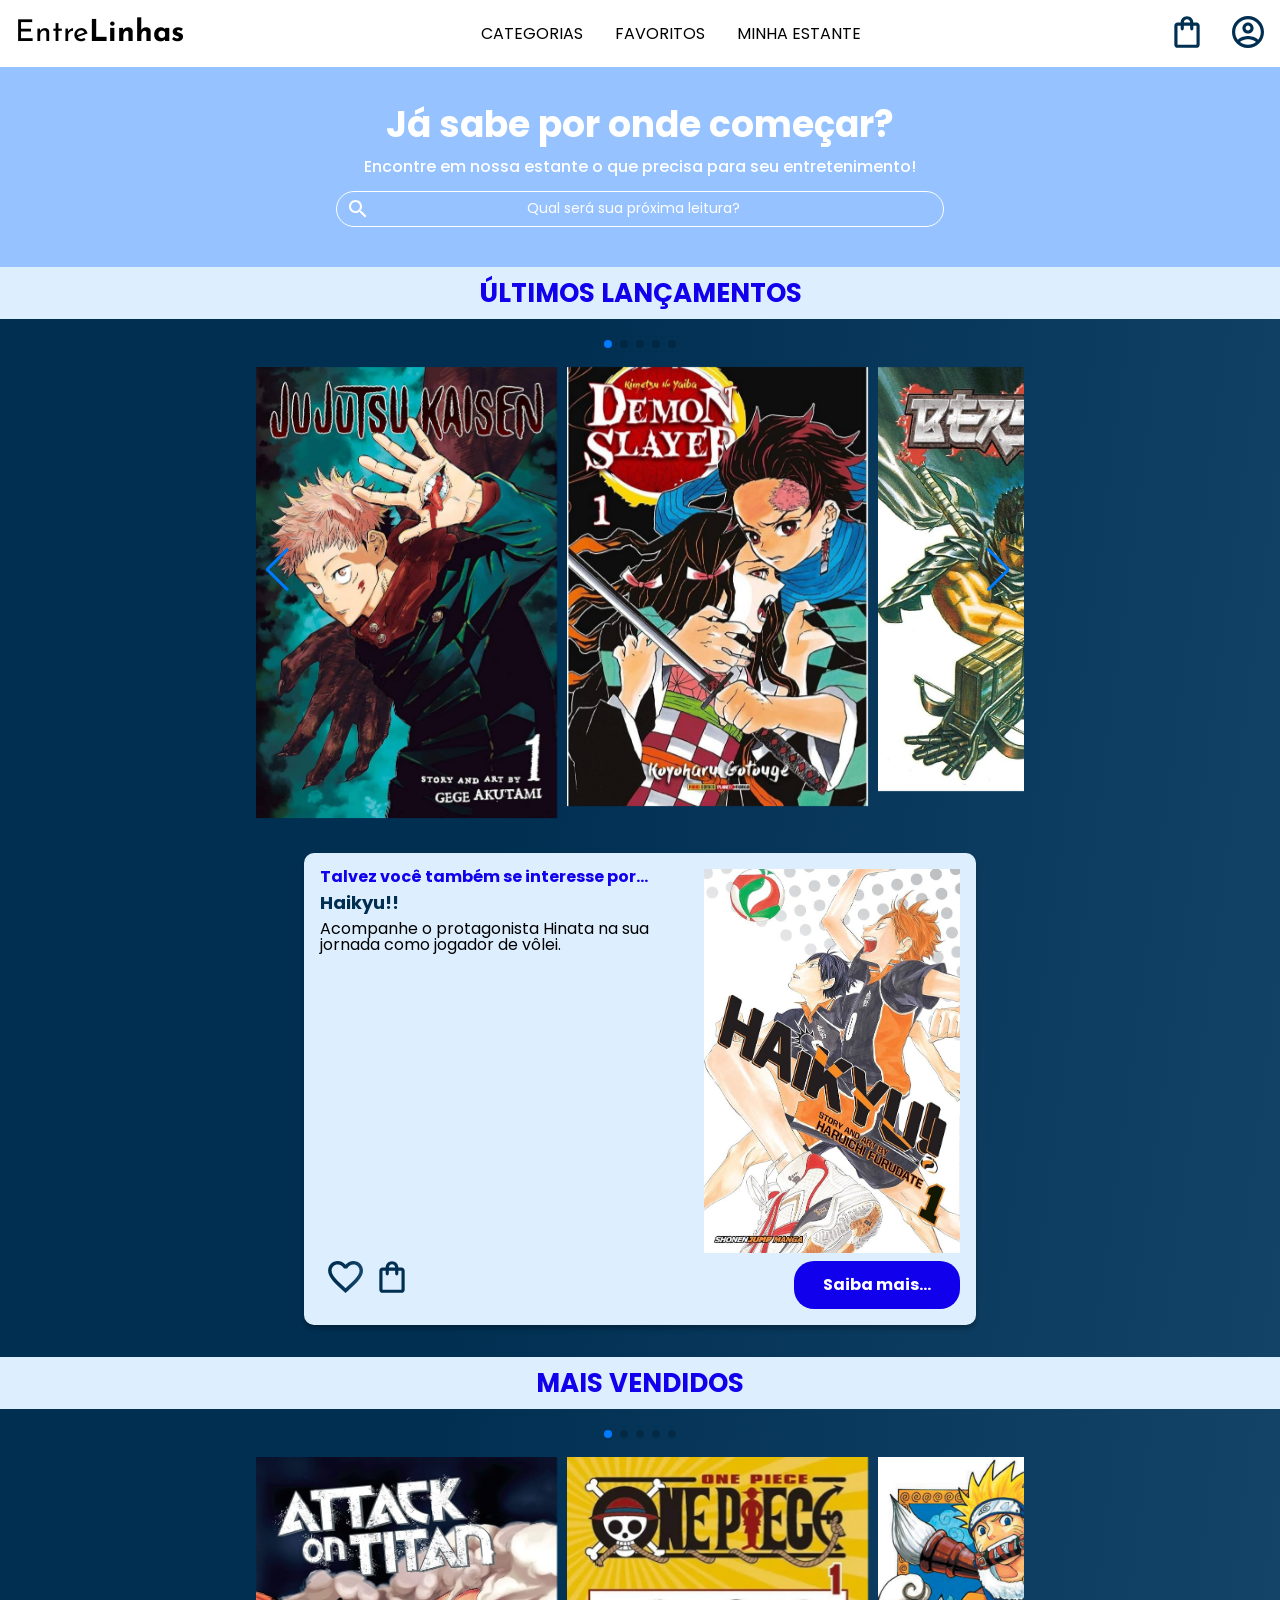
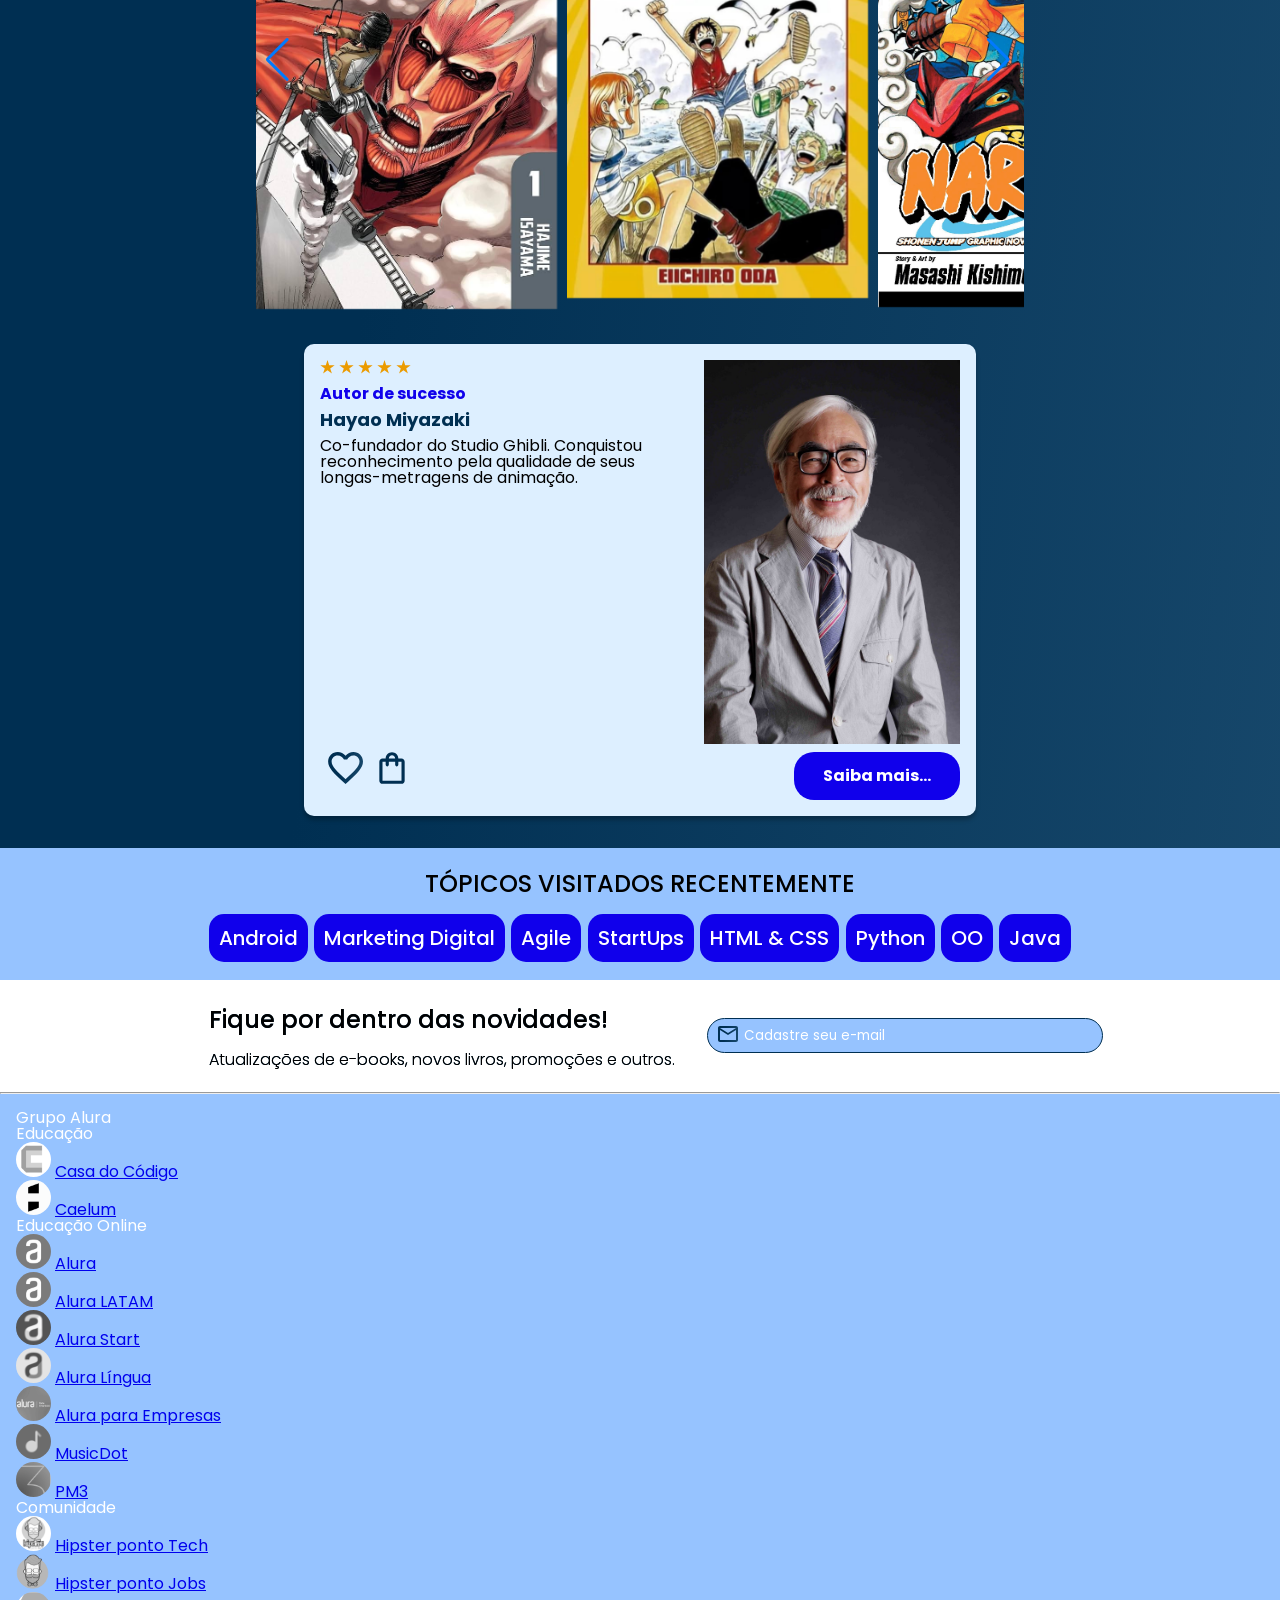
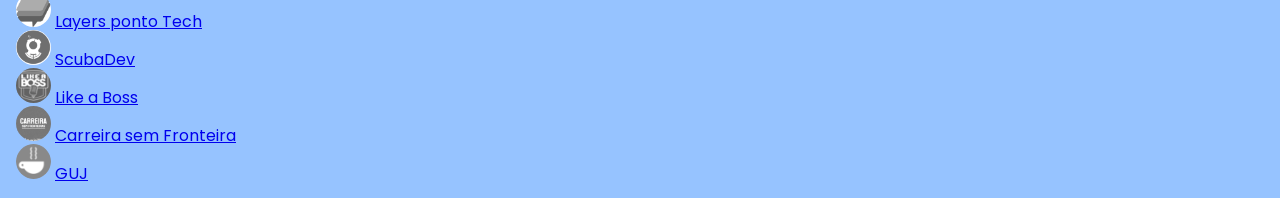
==== commit 7ac80edd: "Add files via upload" ====
--- a/index.html
+++ b/index.html
@@ -245,6 +245,83 @@
 
     <footer class="rodape">
         <h2 class="rodape__titulo">Grupo Alura</h2>
+
+        <ul class="lista-rodape">
+            <li class="lista-rodape__titulo">Educação</li>
+            <li class="lista-rodape__item">
+                <img src="img/rodape/CasaDoCodigo.svg" alt="Logo da Casa do Código">
+                <a href="#" class="lista-rodape__link">Casa do Código</a>
+            </li>
+            <li class="lista-rodape__item">
+                <img src="img/rodape/Caelum.svg" alt="Logo da Caelum">
+                <a href="#" class="lista-rodape__link">Caelum</a>
+            </li>
+        </ul>
+
+        <ul class="lista-rodape">
+            <li class="lista-rodape__titulo">Educação Online</li>
+            <li class="lista-rodape__item">
+                <img src="img/rodape/Alura.svg" alt="Logo da Alura">
+                <a href="#" class="lista-rodape__link">Alura</a>
+            </li>
+            <li class="lista-rodape__item">
+                <img src="img/rodape/AluraLATAM.svg" alt="Logo da Alura LATAM">
+                <a href="#" class="lista-rodape__link">Alura LATAM</a>
+            </li>
+            <li class="lista-rodape__item">
+                <img src="img/rodape/AluraStart.svg" alt="Logo da Alura Start">
+                <a href="#" class="lista-rodape__link">Alura Start</a>
+            </li>
+            <li class="lista-rodape__item">
+                <img src="img/rodape/AluraLingua.svg" alt="Logo da Alura Língua">
+                <a href="#" class="lista-rodape__link">Alura Língua</a>
+            </li>
+            <li class="lista-rodape__item">
+                <img src="img/rodape/AluraEmpresas.svg" alt="Logo da Alura para Empresas">
+                <a href="#" class="lista-rodape__link">Alura para Empresas</a>
+            </li>
+            <li class="lista-rodape__item">
+                <img src="img/rodape/MusicDot.svg" alt="Logo da MusicDot">
+                <a href="#" class="lista-rodape__link">MusicDot</a>
+            </li>
+            <li class="lista-rodape__item">
+                <img src="img/rodape/PM3.svg" alt="Logo da PM3">
+                <a href="#" class="lista-rodape__link">PM3</a>
+            </li>
+        </ul>
+
+        <ul class="lista-rodape">
+            <li class="lista-rodape__titulo">Comunidade</li>
+            <li class="lista-rodape__item">
+                <img src="img/rodape/HipstersTech.svg" alt="Logo da Hipster ponto Tech">
+                <a href="#" class="lista-rodape__link">Hipster ponto Tech</a>
+            </li>
+            <li class="lista-rodape__item">
+                <img src="img/rodape/HipstersJobs.svg" alt="Logo da Hipster ponto Jobs">
+                <a href="#" class="lista-rodape__link">Hipster ponto Jobs</a>
+            </li>
+            <li class="lista-rodape__item">
+                <img src="img/rodape/LayersTech.svg" alt="Logo da Layers ponto Tech">
+                <a href="#" class="lista-rodape__link">Layers ponto Tech</a>
+            </li>
+            <li class="lista-rodape__item">
+                <img src="img/rodape/ScubaDev.svg" alt="Logo da ScubaDev">
+                <a href="#" class="lista-rodape__link">ScubaDev</a>
+            </li>
+            <li class="lista-rodape__item">
+                <img src="img/rodape/LikeABoss.svg" alt="Logo da Like a Boss">
+                <a href="#" class="lista-rodape__link">Like a Boss</a>
+            </li>
+            <li class="lista-rodape__item">
+                <img src="img/rodape/CarreiraSemFronteira.svg" alt="Logo da Carreira sem Fronteira">
+                <a href="#" class="lista-rodape__link">Carreira sem Fronteira</a>
+            </li>
+            <li class="lista-rodape__item">
+                <img src="img/rodape/GUJ.svg" alt="Logo da GUJ">
+                <a href="#" class="lista-rodape__link">GUJ</a>
+            </li>
+        </ul>
+
     </footer>
 
     <script src="https://cdn.jsdelivr.net/npm/swiper@11/swiper-bundle.min.js"></script>
